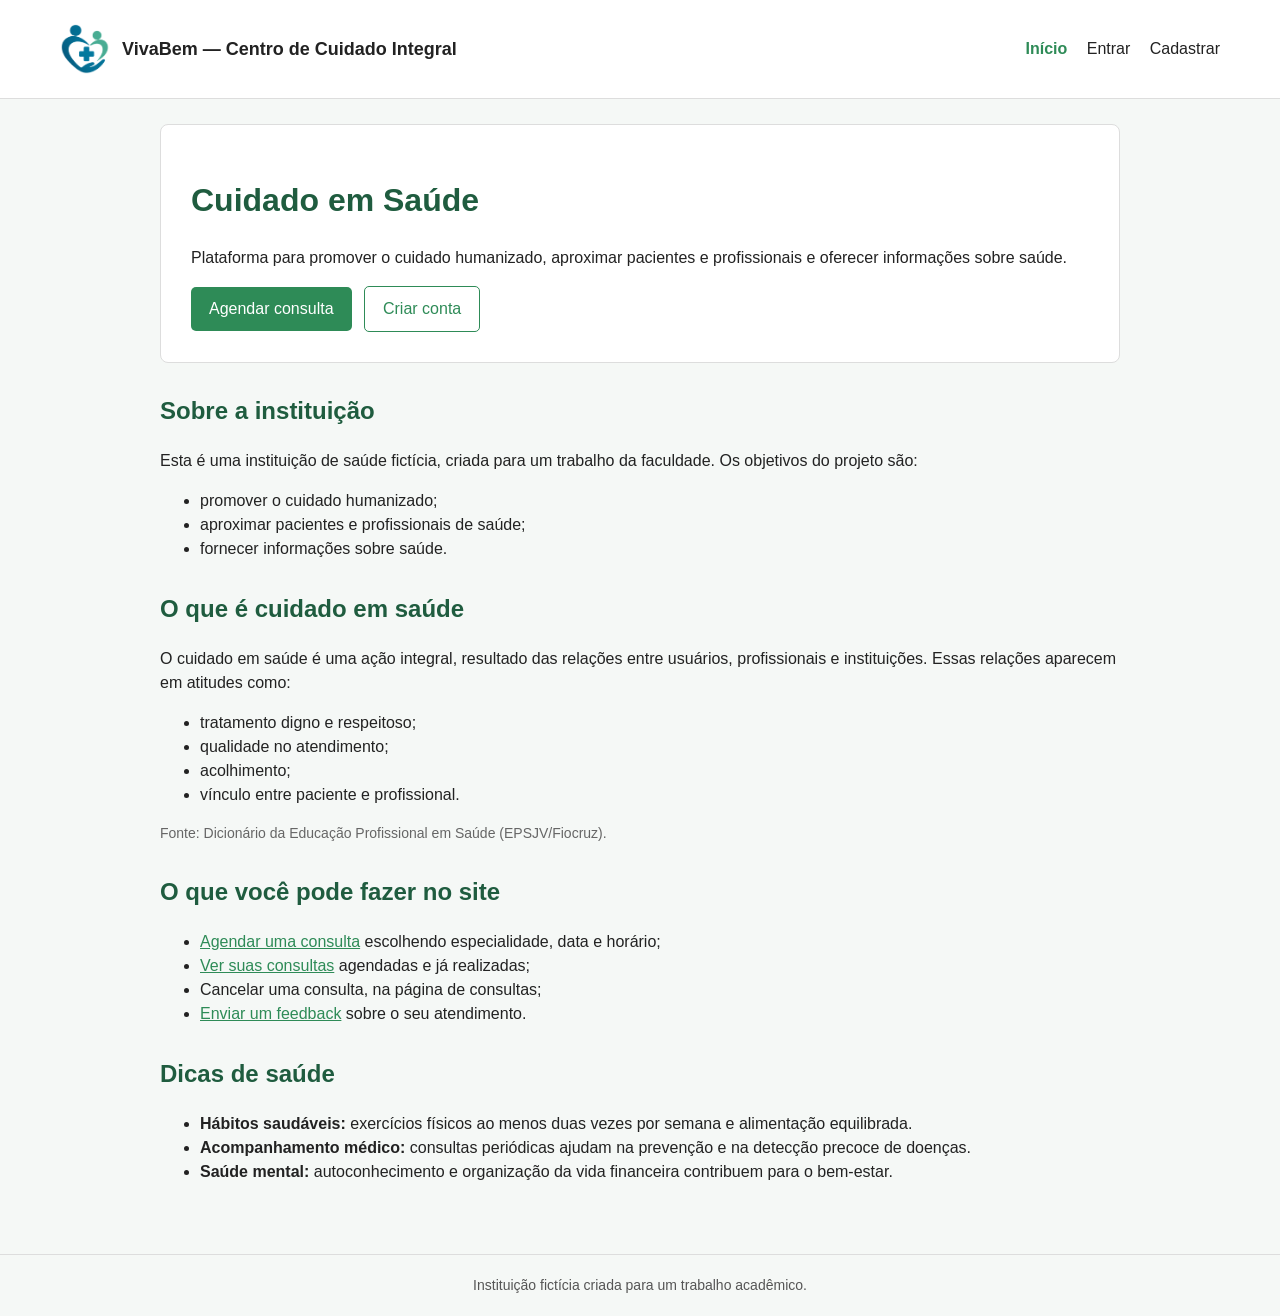
==== index.html @ 5094cabd "primeira commit. Html + JS + CSS" ====
<!DOCTYPE html>
<html lang="pt-BR">
<head>
  <meta charset="UTF-8">
  <meta name="viewport" content="width=device-width, initial-scale=1">
  <title>Início - Cuidado em Saúde</title>
  <link rel="stylesheet" href="css/base.css">
  <link rel="stylesheet" href="css/home.css">
</head>
<body>

  <header>
    <div class="container topo">
      <div class="tituloelogo">
        <img src="Imagens/Logo VivaBem Simples.png" alt="Logo da instituição" class="logo">
        <a href="index.html" class="nome">VivaBem — Centro de Cuidado Integral</a>
      </div>

      <nav>
        <a href="index.html" class="ativo">Início</a>
        <a href="login.html" data-mostrar="visitante">Entrar</a>
        <a href="cadastro.html" data-mostrar="visitante">Cadastrar</a>
        <a href="agendar.html" data-mostrar="logado">Agendar consulta</a>
        <a href="consultas.html" data-mostrar="logado">Minhas consultas</a>
        <a href="feedback.html" data-mostrar="logado">Feedback</a>
        <button id="botao-sair" data-mostrar="logado">Sair</button>
      </nav>
    </div>
  </header>

  <main class="container">

    <div class="abertura">
      <h1>Cuidado em Saúde</h1>
      <p>Plataforma para promover o cuidado humanizado, aproximar pacientes e profissionais e oferecer informações sobre saúde.</p>
      <a class="botao" href="agendar.html">Agendar consulta</a>
      <a class="botao botao-claro" href="cadastro.html" data-mostrar="visitante">Criar conta</a>
    </div>

    <section>
      <h2>Sobre a instituição</h2>
      <p>Esta é uma instituição de saúde fictícia, criada para um trabalho da faculdade. Os objetivos do projeto são:</p>
      <ul>
        <li>promover o cuidado humanizado;</li>
        <li>aproximar pacientes e profissionais de saúde;</li>
        <li>fornecer informações sobre saúde.</li>
      </ul>
    </section>

    <section>
      <h2>O que é cuidado em saúde</h2>
      <p>O cuidado em saúde é uma ação integral, resultado das relações entre usuários, profissionais e instituições. Essas relações aparecem em atitudes como:</p>
      <ul>
        <li>tratamento digno e respeitoso;</li>
        <li>qualidade no atendimento;</li>
        <li>acolhimento;</li>
        <li>vínculo entre paciente e profissional.</li>
      </ul>
      <p class="fonte">Fonte: Dicionário da Educação Profissional em Saúde (EPSJV/Fiocruz).</p>
    </section>

    <section>
      <h2>O que você pode fazer no site</h2>
      <ul>
        <li><a href="agendar.html">Agendar uma consulta</a> escolhendo especialidade, data e horário;</li>
        <li><a href="consultas.html">Ver suas consultas</a> agendadas e já realizadas;</li>
        <li>Cancelar uma consulta, na página de consultas;</li>
        <li><a href="feedback.html">Enviar um feedback</a> sobre o seu atendimento.</li>
      </ul>
    </section>

    <section>
      <h2>Dicas de saúde</h2>
      <ul>
        <li><b>Hábitos saudáveis:</b> exercícios físicos ao menos duas vezes por semana e alimentação equilibrada.</li>
        <li><b>Acompanhamento médico:</b> consultas periódicas ajudam na prevenção e na detecção precoce de doenças.</li>
        <li><b>Saúde mental:</b> autoconhecimento e organização da vida financeira contribuem para o bem-estar.</li>
      </ul>
    </section>

  </main>

  <footer>
    <div class="container">
      Instituição fictícia criada para um trabalho acadêmico.
    </div>
  </footer>

  <script src="js/db.js"></script>
  <script src="js/common.js"></script>
</body>
</html>
---- css/base.css ----
/* base.css - estilos usados em todas as páginas html */

* { box-sizing: border-box; }

body {
  font-family: Arial, Helvetica, sans-serif;
  margin: 0;
  color: #222;
  background: #f5f8f6;
  line-height: 1.5;

  min-height: 100vh;
  display: flex;
  flex-direction: column;
}

main {
  flex: 1;
  width: 100%;
}

.container { max-width: 1000px; margin: 0 auto; padding: 0 20px; }

h1, h2, h3 { color: #1f5c3f; }
a { color: #2e8b57; }

header { background: #fff; border-bottom: 1px solid #ddd; }
.topo { display: flex; justify-content: space-between; align-items: center; flex-wrap: wrap; max-width: 1200px; padding-top: 12px; padding-bottom: 12px; }
.tituloelogo { display: flex; justify-content: space-between; align-items: center; flex-wrap: wrap; padding-top: 12px; padding-bottom: 12px; }
.logo { height: 50px; }
.nome { font-weight: bold; font-size: 18px; padding-left: 12px; color: #222; text-decoration: none; }

nav a, nav button {
  color: #222; text-decoration: none; margin-left: 15px;
  background: none; border: none; font-size: 16px; font-family: Arial, Helvetica, sans-serif; cursor: pointer;
}
nav a:hover, nav button:hover { text-decoration: underline; }
nav a.ativo { color: #2e8b57; font-weight: bold; }

.botao {
  display: inline-block; background: #2e8b57; color: #fff; border: none;
  padding: 10px 18px; border-radius: 5px; font-size: 16px; text-decoration: none; cursor: pointer;
}
.botao:hover { background: #226b43; }
.botao-claro { background: #fff; color: #2e8b57; border: 1px solid #2e8b57; }
.botao-claro:hover { background: #e8f3ed; }

.formulario { background: #fff; padding: 25px; border-radius: 8px; border: 1px solid #ddd; max-width: 500px; }
label { display: block; margin-top: 12px; font-weight: bold; }
input, select, textarea {
  width: 100%; padding: 8px; margin-top: 4px;
  border: 1px solid #aaa; border-radius: 4px; font-size: 16px; font-family: Arial, Helvetica, sans-serif;
}
.formulario .botao { margin-top: 18px; }

.mensagem { color: #b00020; margin: 12px 0 0; min-height: 20px; }
.mensagem.ok { color: #1f7a45; }

.voltar { margin-top: 20px; }

footer { display: flex; align-items: center; border-top: 1px solid #ddd; margin-top: 40px; padding: 20px 0; font-size: 14px; color: #555; }
---- css/home.css ----
/* home.css - página inicial */

.abertura { background: #fff; border: 1px solid #ddd; border-radius: 8px; padding: 30px; margin: 25px 0; }
.abertura .botao { margin-right: 8px; }

section { margin: 30px 0; }
.fonte { font-size: 14px; color: #666; }
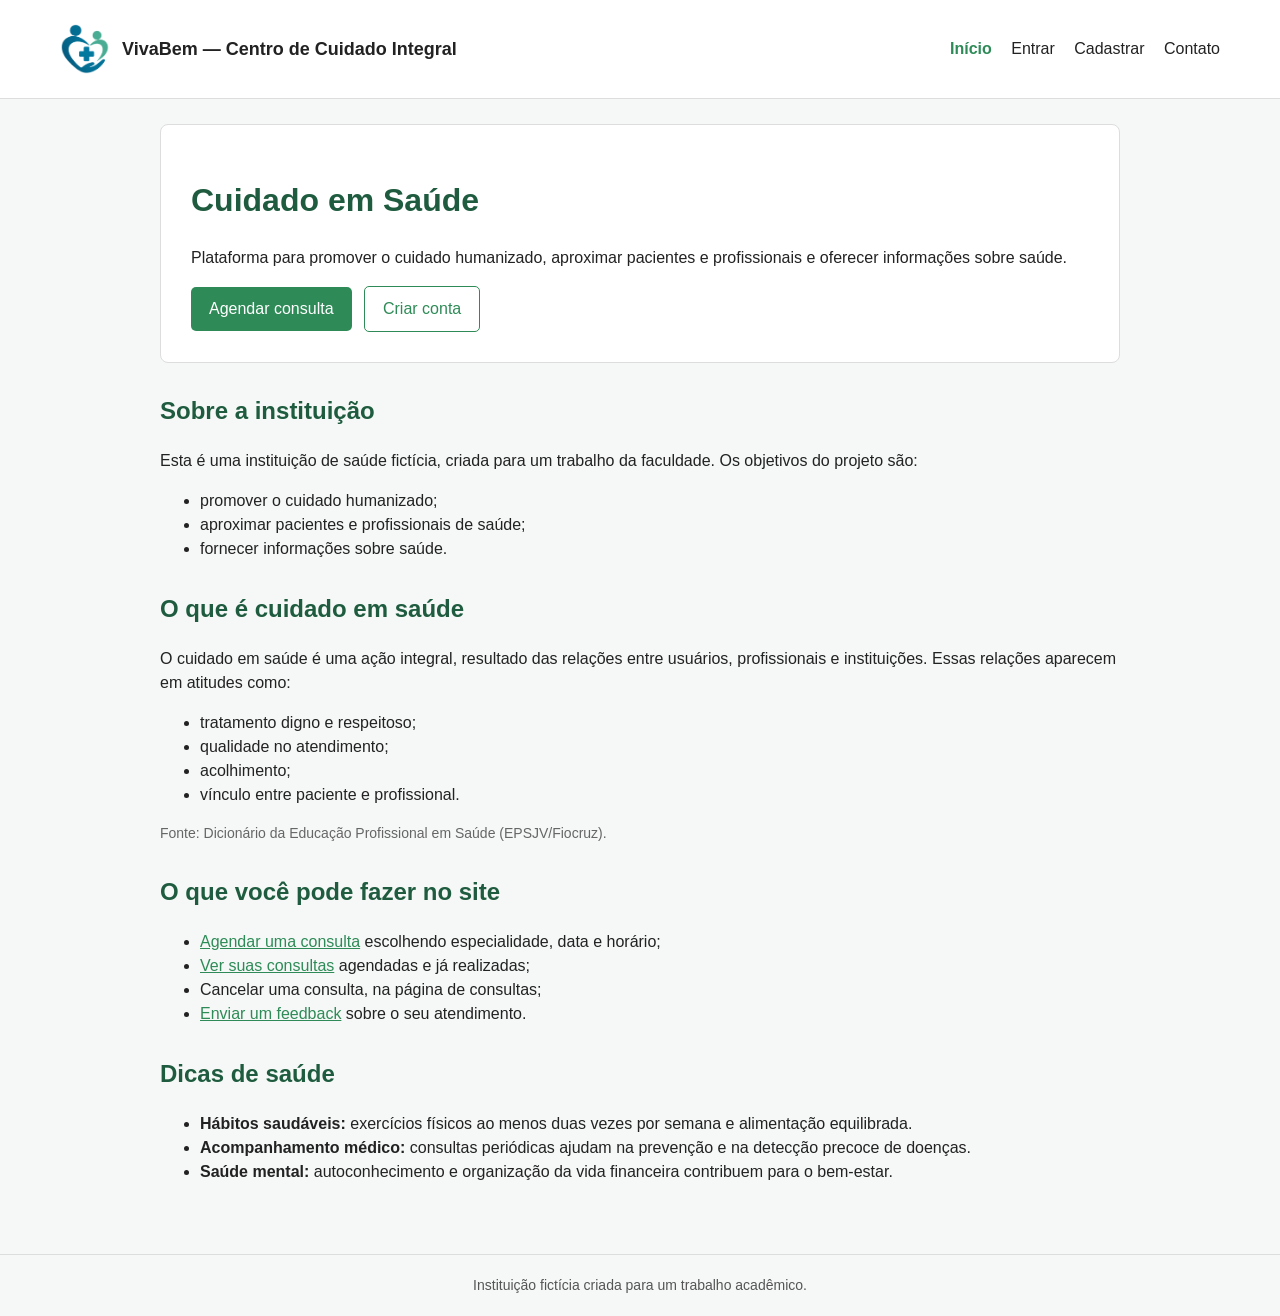
==== commit 2aa5e8cd: "Adiciona página de contato com formulário e link no menu" ====
--- a/index.html
+++ b/index.html
@@ -23,6 +23,7 @@
         <a href="agendar.html" data-mostrar="logado">Agendar consulta</a>
         <a href="consultas.html" data-mostrar="logado">Minhas consultas</a>
         <a href="feedback.html" data-mostrar="logado">Feedback</a>
+        <a href="contato.html">Contato</a>
         <button id="botao-sair" data-mostrar="logado">Sair</button>
       </nav>
     </div>
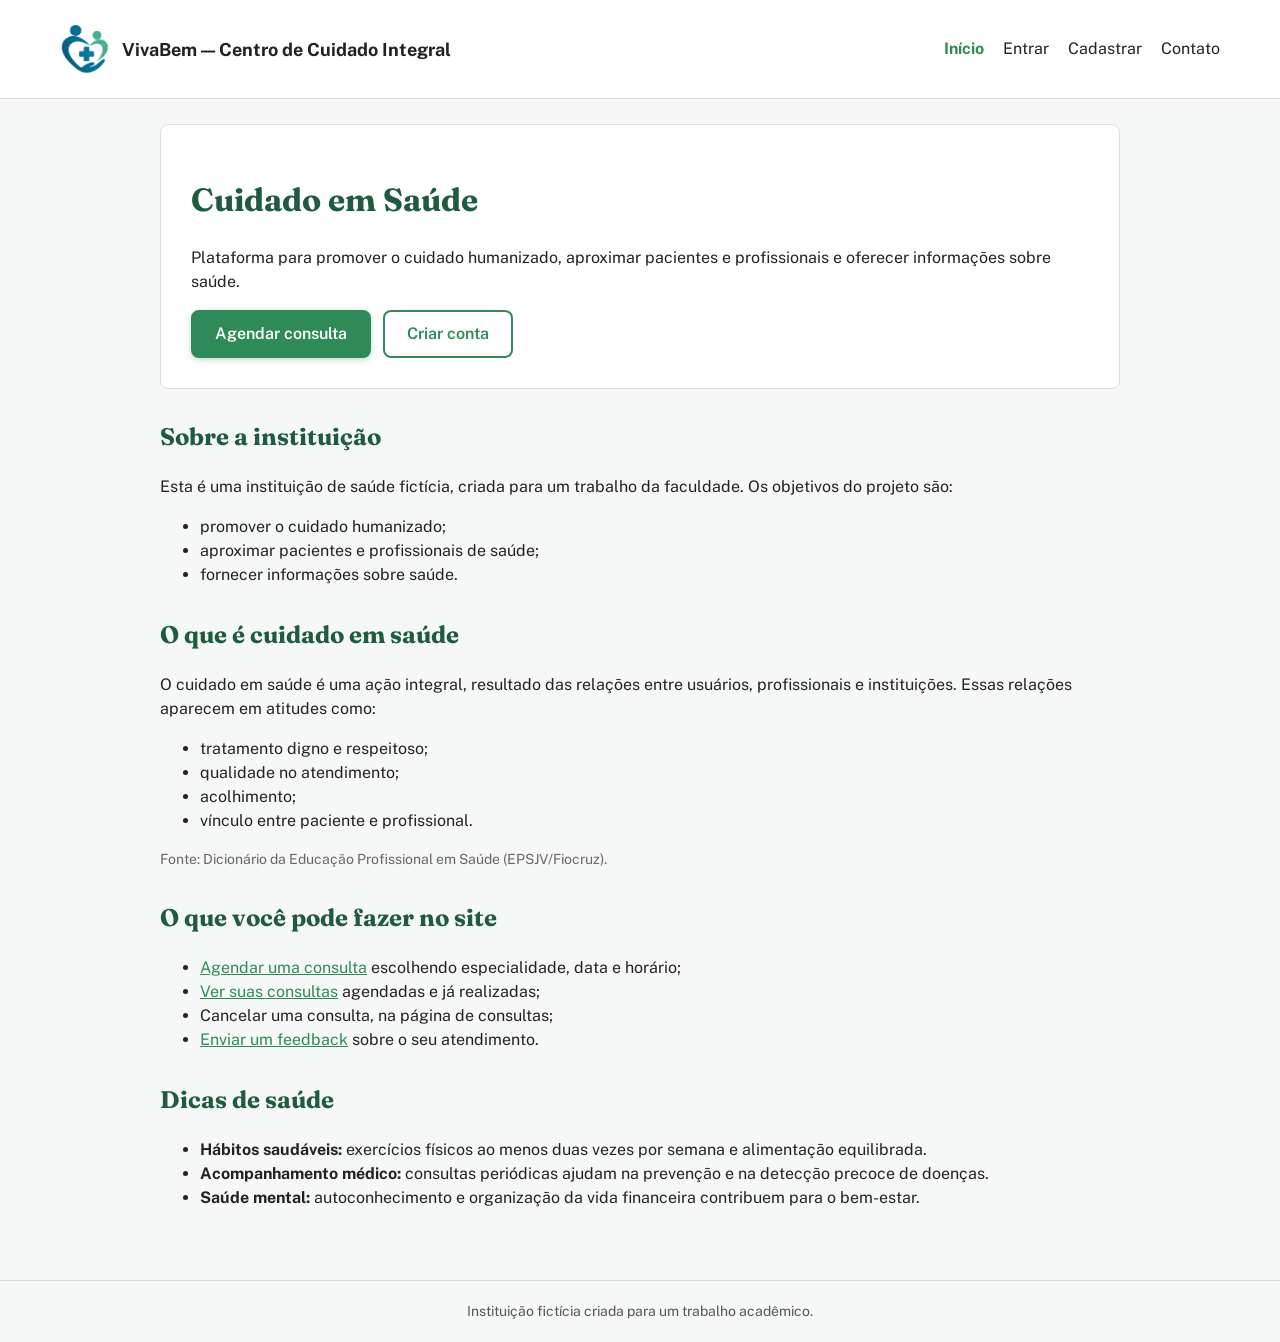
==== commit f81c5df9: "Adição do flavicon nos HTMLs, adição de fontes, melhora dos botões." ====
--- a/index.html
+++ b/index.html
@@ -4,8 +4,14 @@
   <meta charset="UTF-8">
   <meta name="viewport" content="width=device-width, initial-scale=1">
   <title>Início - Cuidado em Saúde</title>
+
+  <link rel="preconnect" href="https://fonts.googleapis.com">
+  <link rel="preconnect" href="https://fonts.gstatic.com" crossorigin>
+  <link href="https://fonts.googleapis.com/css2?family=Fraunces:opsz,wght@9..144,500;9..144,700&family=Public+Sans:wght@400;500;600&display=swap" rel="stylesheet">
+
   <link rel="stylesheet" href="css/base.css">
   <link rel="stylesheet" href="css/home.css">
+  <link rel="icon" type="image/png" href="Imagens/Logo VivaBem Simples.png">
 </head>
 <body>
 
--- a/css/base.css
+++ b/css/base.css
@@ -3,7 +3,7 @@
 * { box-sizing: border-box; }
 
 body {
-  font-family: Arial, Helvetica, sans-serif;
+  font-family: 'Public Sans', Arial, Helvetica, sans-serif;
   margin: 0;
   color: #222;
   background: #f5f8f6;
@@ -21,7 +21,7 @@
 
 .container { max-width: 1000px; margin: 0 auto; padding: 0 20px; }
 
-h1, h2, h3 { color: #1f5c3f; }
+h1, h2, h3 { font-family: 'Fraunces', Georgia, serif; color: #1f5c3f; }
 a { color: #2e8b57; }
 
 header { background: #fff; border-bottom: 1px solid #ddd; }
@@ -32,24 +32,46 @@
 
 nav a, nav button {
   color: #222; text-decoration: none; margin-left: 15px;
-  background: none; border: none; font-size: 16px; font-family: Arial, Helvetica, sans-serif; cursor: pointer;
+  background: none; border: none; font-size: 16px; font-family: inherit; cursor: pointer;
 }
 nav a:hover, nav button:hover { text-decoration: underline; }
 nav a.ativo { color: #2e8b57; font-weight: bold; }
 
+nav button { border: 2px solid #2e8b57; color: #2e8b57; padding: 5px 14px; border-radius: 8px; font-weight: 600; transition: background 0.2s, color 0.2s; }
+nav button:hover { background: #2e8b57; color: #fff; text-decoration: none; }
+
 .botao {
-  display: inline-block; background: #2e8b57; color: #fff; border: none;
-  padding: 10px 18px; border-radius: 5px; font-size: 16px; text-decoration: none; cursor: pointer;
+  display: inline-block;
+  background: #2e8b57;
+  color: #fff;
+  border: 2px solid #2e8b57;
+  padding: 10px 22px;
+  border-radius: 8px;
+  font-family: inherit;
+  font-size: 16px;
+  font-weight: 600;
+  text-decoration: none;
+  cursor: pointer;
+  box-shadow: 0 2px 6px rgba(46, 139, 87, 0.3);
+  transition: background 0.2s, transform 0.2s, box-shadow 0.2s;
 }
-.botao:hover { background: #226b43; }
-.botao-claro { background: #fff; color: #2e8b57; border: 1px solid #2e8b57; }
-.botao-claro:hover { background: #e8f3ed; }
+.botao:hover {
+  background: #226b43;
+  border-color: #226b43;
+  transform: translateY(-2px);   /* o botão sobe um pouco */
+  box-shadow: 0 5px 12px rgba(46, 139, 87, 0.35);
+}
+.botao:active { transform: translateY(0); box-shadow: none; }  /* ao clicar, ele "afunda" */
+.botao:focus-visible { outline: 3px solid #f0c04a; outline-offset: 2px; }
+
+.botao-claro { background: #fff; color: #2e8b57; box-shadow: none; }
+.botao-claro:hover { background: #e8f3ed; color: #226b43; box-shadow: none; }
 
 .formulario { background: #fff; padding: 25px; border-radius: 8px; border: 1px solid #ddd; max-width: 500px; }
 label { display: block; margin-top: 12px; font-weight: bold; }
 input, select, textarea {
   width: 100%; padding: 8px; margin-top: 4px;
-  border: 1px solid #aaa; border-radius: 4px; font-size: 16px; font-family: Arial, Helvetica, sans-serif;
+  border: 1px solid #aaa; border-radius: 4px; font-size: 16px; font-family: inherit;
 }
 .formulario .botao { margin-top: 18px; }
 
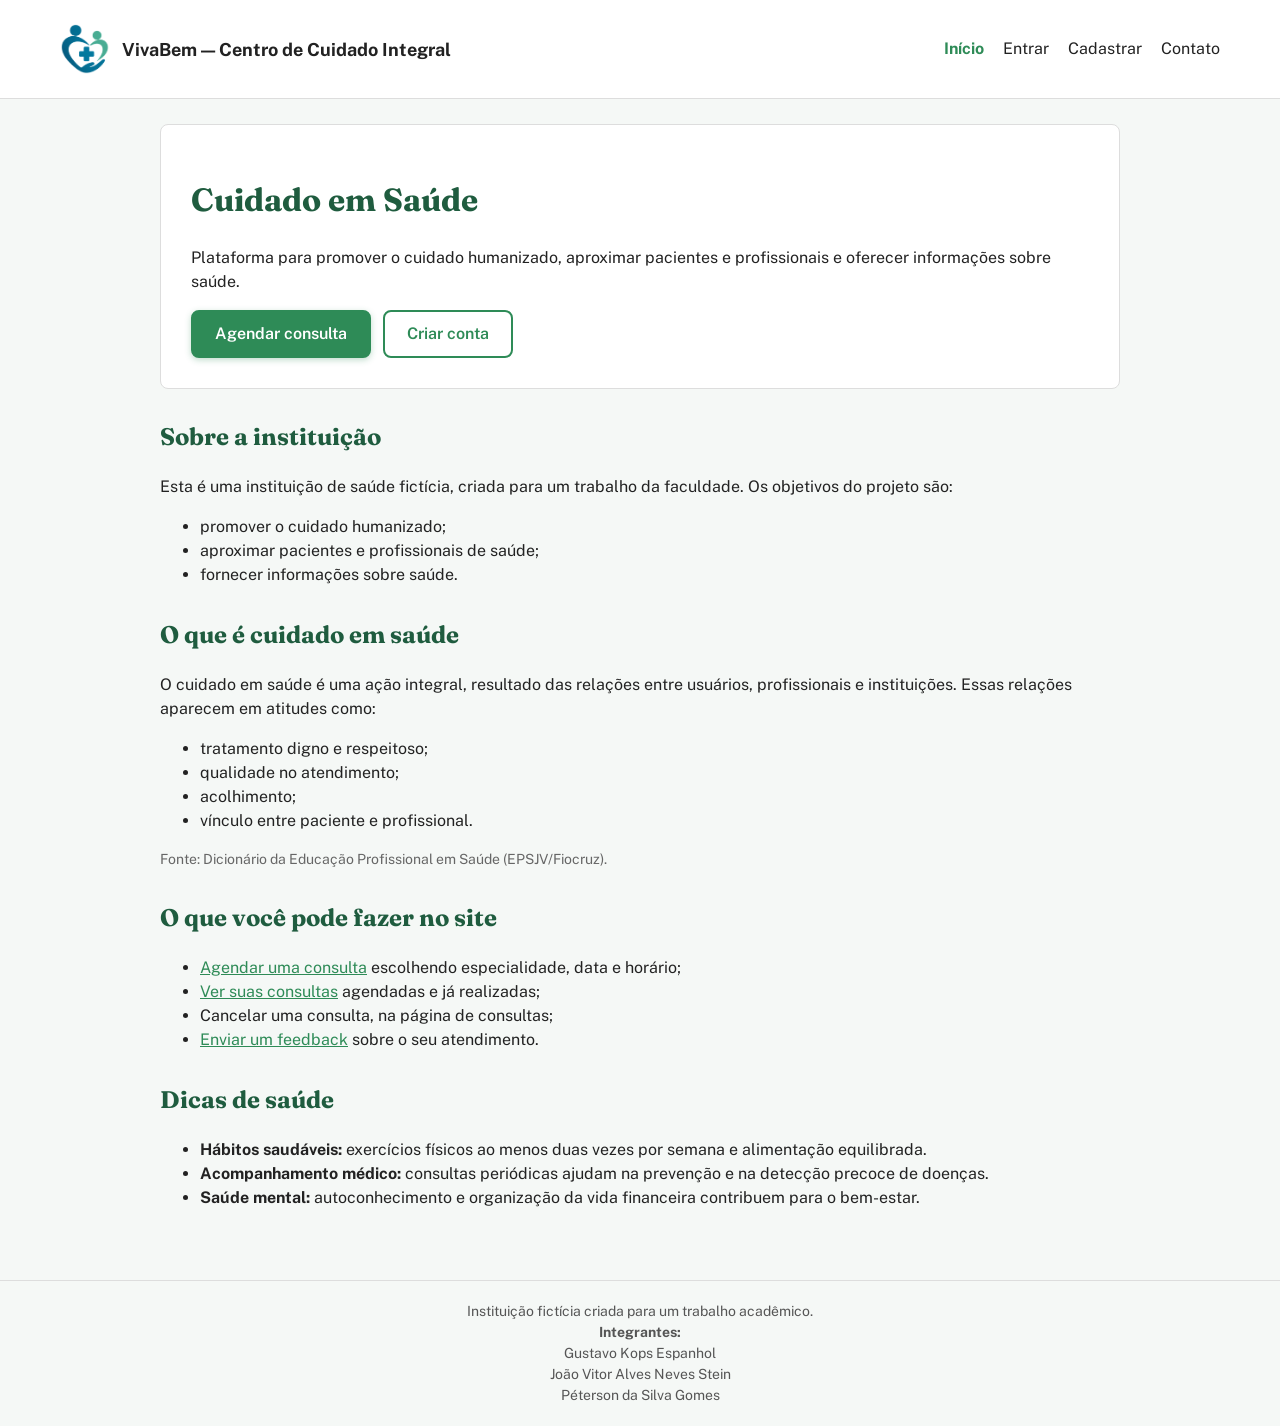
==== commit 49e0340c: "feat (HTML): Adição dos integrantes no footer." ====
--- a/index.html
+++ b/index.html
@@ -89,7 +89,18 @@
 
   <footer>
     <div class="container">
-      Instituição fictícia criada para um trabalho acadêmico.
+      <div>
+        Instituição fictícia criada para um trabalho acadêmico.
+      </div>
+      <div>
+        <b>Integrantes:</b>
+        <br>
+        Gustavo Kops Espanhol
+        <br>
+        João Vitor Alves Neves Stein
+        <br>
+        Péterson da Silva Gomes
+      </div>
     </div>
   </footer>
 
--- a/css/base.css
+++ b/css/base.css
@@ -19,7 +19,7 @@
   width: 100%;
 }
 
-.container { max-width: 1000px; margin: 0 auto; padding: 0 20px; }
+.container {max-width: 1000px; margin: 0 auto; padding: 0 20px; }
 
 h1, h2, h3 { font-family: 'Fraunces', Georgia, serif; color: #1f5c3f; }
 a { color: #2e8b57; }
@@ -80,4 +80,4 @@
 
 .voltar { margin-top: 20px; }
 
-footer { display: flex; align-items: center; border-top: 1px solid #ddd; margin-top: 40px; padding: 20px 0; font-size: 14px; color: #555; }+footer { display: flex; align-items: center; text-align: center; border-top: 1px solid #ddd; margin-top: 40px; padding: 20px 0; font-size: 14px; color: #555; }
